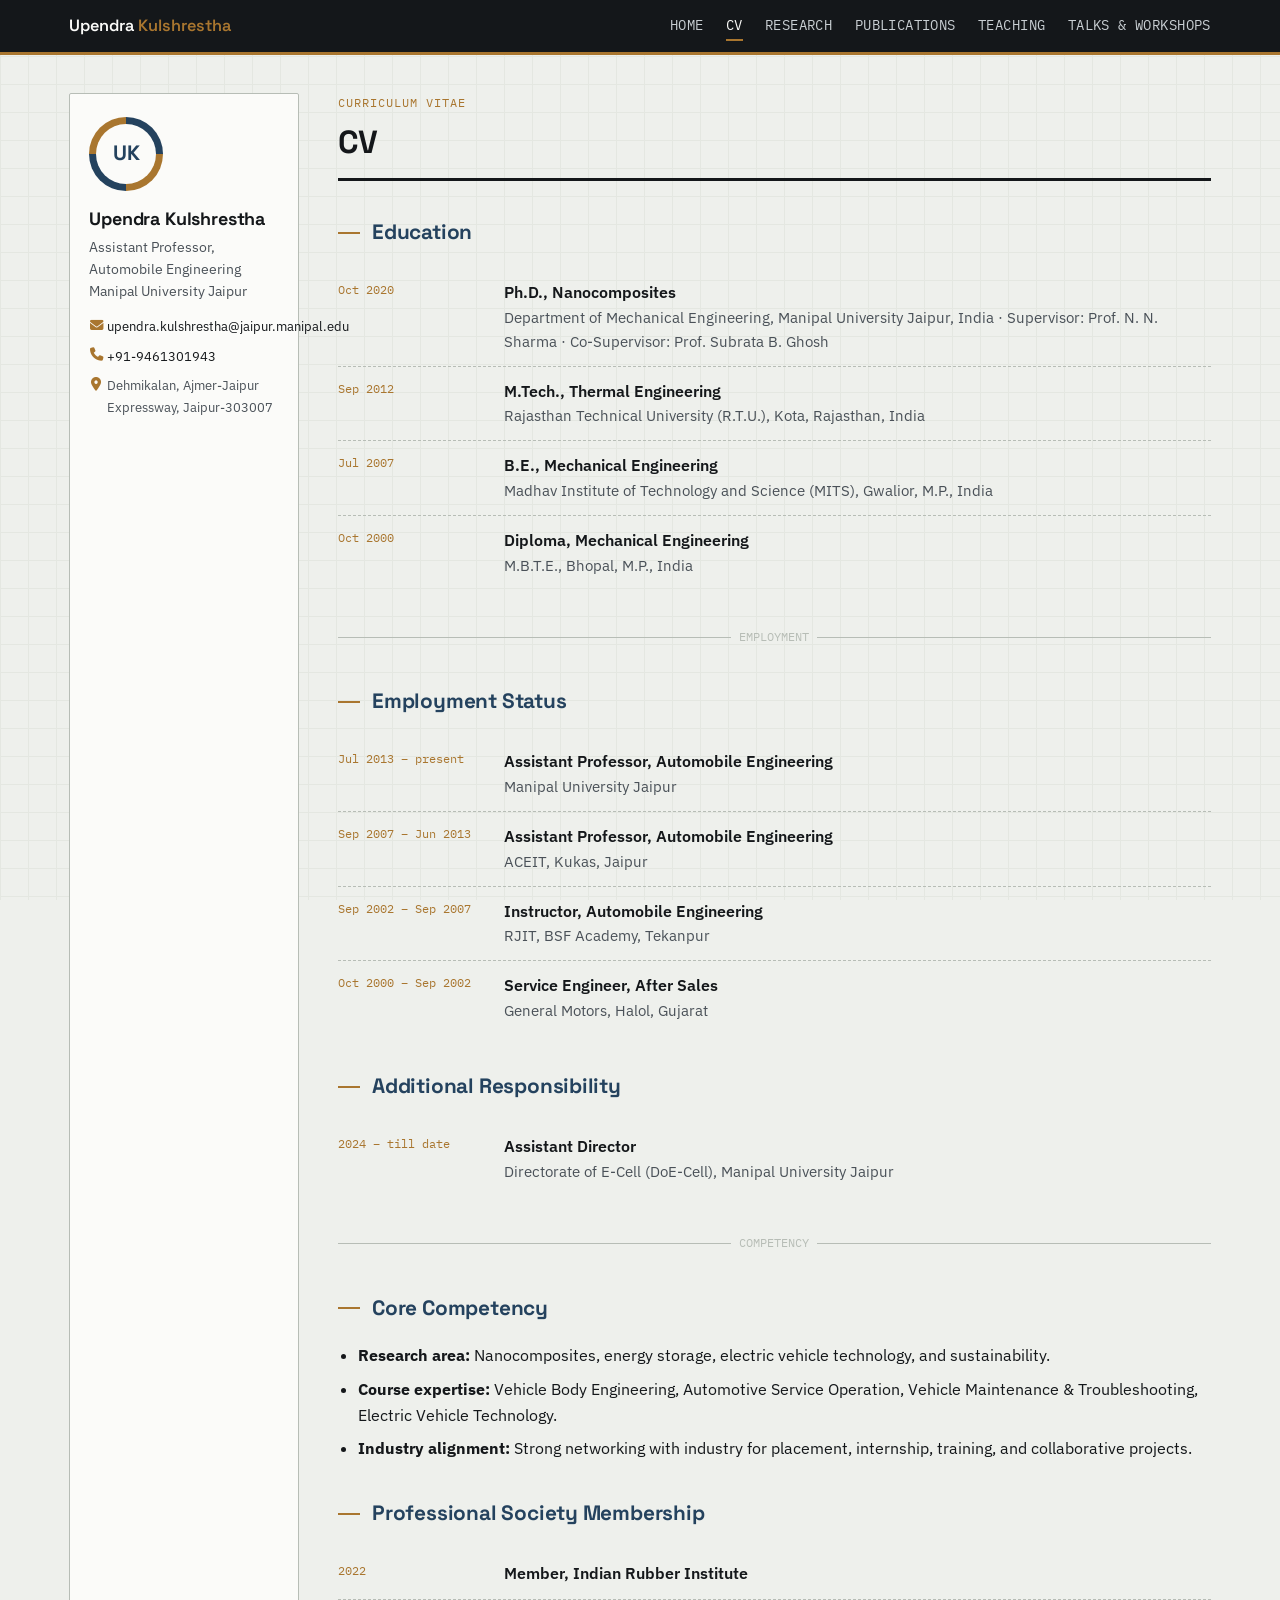
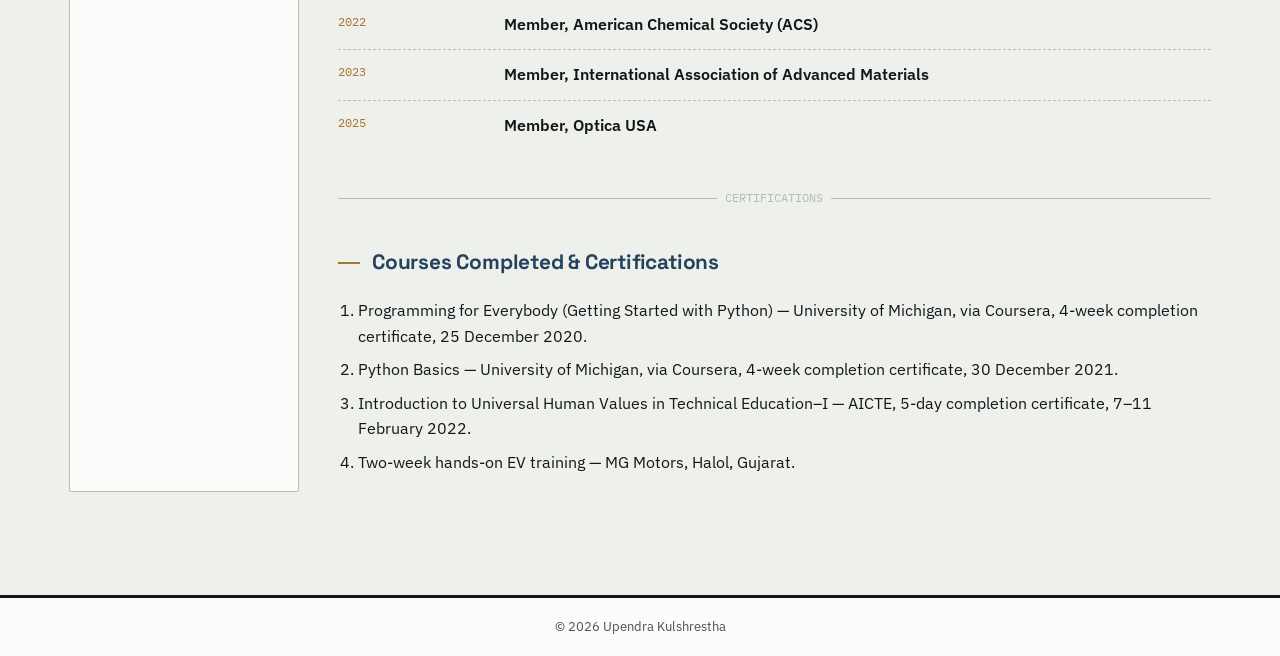
==== cv.html @ 8e5ced31 "Add files via upload" ====
<!DOCTYPE html>
<html lang="en">
<head>
<meta charset="UTF-8">
<title>CV | Dr. Upendra Kulshrestha</title>
<meta name="viewport" content="width=device-width, initial-scale=1.0">
<link rel="stylesheet" href="assets/css/main.css">
<link rel="stylesheet" href="https://cdnjs.cloudflare.com/ajax/libs/font-awesome/6.5.1/css/all.min.css">
</head>
<body>

<div class="topbar">
  <div class="topbar__inner">
    <div class="topbar__brand">Upendra <span>Kulshrestha</span></div>
    <nav>
      <a href="index.html">Home</a>
      <a href="cv.html" class="current">CV</a>
      <a href="research.html">Research</a>
      <a href="publications.html">Publications</a>
      <a href="teaching.html">Teaching</a>
      <a href="talks.html">Talks &amp; Workshops</a>
    </nav>
  </div>
</div>

<div class="shell">
  <aside class="card">
    <div class="badge"><div class="badge__inner">UK</div></div>
    <h3>Upendra Kulshrestha</h3>
    <div class="role">Assistant Professor, Automobile Engineering<br>Manipal University Jaipur</div>
    <ul>
      <li><i class="fa-solid fa-envelope"></i><a href="mailto:upendra.kulshrestha@jaipur.manipal.edu">upendra.kulshrestha@jaipur.manipal.edu</a></li>
      <li><i class="fa-solid fa-phone"></i><a href="tel:+919461301943">+91-9461301943</a></li>
      <li><i class="fa-solid fa-location-dot"></i>Dehmikalan, Ajmer-Jaipur Expressway, Jaipur-303007</li>
    </ul>
  </aside>

  <article>
    <span class="page__kicker">Curriculum Vitae</span>
    <h1 class="page__title">CV</h1>

    <section class="block">
      <h1>Education</h1>
      <div class="cv-entry"><span class="dates">Oct 2020</span><div><div class="role">Ph.D., Nanocomposites</div><div class="org">Department of Mechanical Engineering, Manipal University Jaipur, India &middot; Supervisor: Prof. N. N. Sharma &middot; Co-Supervisor: Prof. Subrata B. Ghosh</div></div></div>
      <div class="cv-entry"><span class="dates">Sep 2012</span><div><div class="role">M.Tech., Thermal Engineering</div><div class="org">Rajasthan Technical University (R.T.U.), Kota, Rajasthan, India</div></div></div>
      <div class="cv-entry"><span class="dates">Jul 2007</span><div><div class="role">B.E., Mechanical Engineering</div><div class="org">Madhav Institute of Technology and Science (MITS), Gwalior, M.P., India</div></div></div>
      <div class="cv-entry"><span class="dates">Oct 2000</span><div><div class="role">Diploma, Mechanical Engineering</div><div class="org">M.B.T.E., Bhopal, M.P., India</div></div></div>
    </section>

    <div class="dim"><span>EMPLOYMENT</span></div>

    <section class="block">
      <h1>Employment Status</h1>
      <div class="cv-entry"><span class="dates">Jul 2013 &ndash; present</span><div><div class="role">Assistant Professor, Automobile Engineering</div><div class="org">Manipal University Jaipur</div></div></div>
      <div class="cv-entry"><span class="dates">Sep 2007 &ndash; Jun 2013</span><div><div class="role">Assistant Professor, Automobile Engineering</div><div class="org">ACEIT, Kukas, Jaipur</div></div></div>
      <div class="cv-entry"><span class="dates">Sep 2002 &ndash; Sep 2007</span><div><div class="role">Instructor, Automobile Engineering</div><div class="org">RJIT, BSF Academy, Tekanpur</div></div></div>
      <div class="cv-entry"><span class="dates">Oct 2000 &ndash; Sep 2002</span><div><div class="role">Service Engineer, After Sales</div><div class="org">General Motors, Halol, Gujarat</div></div></div>
    </section>

    <section class="block">
      <h1>Additional Responsibility</h1>
      <div class="cv-entry"><span class="dates">2024 &ndash; till date</span><div><div class="role">Assistant Director</div><div class="org">Directorate of E-Cell (DoE-Cell), Manipal University Jaipur</div></div></div>
    </section>

    <div class="dim"><span>COMPETENCY</span></div>

    <section class="block">
      <h1>Core Competency</h1>
      <ul class="plain">
        <li><strong>Research area:</strong> Nanocomposites, energy storage, electric vehicle technology, and sustainability.</li>
        <li><strong>Course expertise:</strong> Vehicle Body Engineering, Automotive Service Operation, Vehicle Maintenance &amp; Troubleshooting, Electric Vehicle Technology.</li>
        <li><strong>Industry alignment:</strong> Strong networking with industry for placement, internship, training, and collaborative projects.</li>
      </ul>
    </section>

    <section class="block">
      <h1>Professional Society Membership</h1>
      <div class="cv-entry"><span class="dates">2022</span><div><div class="role">Member, Indian Rubber Institute</div></div></div>
      <div class="cv-entry"><span class="dates">2022</span><div><div class="role">Member, American Chemical Society (ACS)</div></div></div>
      <div class="cv-entry"><span class="dates">2023</span><div><div class="role">Member, International Association of Advanced Materials</div></div></div>
      <div class="cv-entry"><span class="dates">2025</span><div><div class="role">Member, Optica USA</div></div></div>
    </section>

    <div class="dim"><span>CERTIFICATIONS</span></div>

    <section class="block">
      <h1>Courses Completed &amp; Certifications</h1>
      <ol class="plain">
        <li>Programming for Everybody (Getting Started with Python) &mdash; University of Michigan, via Coursera, 4-week completion certificate, 25 December 2020.</li>
        <li>Python Basics &mdash; University of Michigan, via Coursera, 4-week completion certificate, 30 December 2021.</li>
        <li>Introduction to Universal Human Values in Technical Education&ndash;I &mdash; AICTE, 5-day completion certificate, 7&ndash;11 February 2022.</li>
        <li>Two-week hands-on EV training &mdash; MG Motors, Halol, Gujarat.</li>
      </ol>
    </section>
  </article>
</div>

<footer class="page__footer">&copy; 2026 Upendra Kulshrestha</footer>
</body>
</html>
---- assets/css/main.css ----
/* ============================================================
   Dr. Upendra Kulshrestha — academic site
   Design language: technical drawing / engineering spec sheet.
   Palette:
     --paper   #eef0ec  (drafting-paper grey-green)
     --ink     #14171a  (near-black)
     --steel   #24425e  (blueprint steel-blue — primary)
     --brass   #a9762f  (brass/gauge accent)
     --line    #9aa3ab  (rule / tick-mark grey)
   Type: Space Grotesk (display) / IBM Plex Sans (body) / IBM Plex Mono (data)
   ============================================================ */

@import url('https://fonts.googleapis.com/css2?family=Space+Grotesk:wght@500;600;700&family=IBM+Plex+Sans:wght@400;500;600&family=IBM+Plex+Mono:wght@400;500&display=swap');

:root{
  --paper:#eef0ec;
  --paper-2:#e4e7e1;
  --ink:#14171a;
  --ink-soft:#4a5158;
  --steel:#24425e;
  --steel-light:#3a5a7a;
  --brass:#a9762f;
  --line:#b7bdb6;
  --white:#fbfbf9;
  --radius:2px;
  --maxw:920px;
}

*{box-sizing:border-box;}

html{scroll-behavior:smooth;}

body{
  margin:0;
  background:var(--paper);
  color:var(--ink);
  font-family:'IBM Plex Sans', system-ui, sans-serif;
  font-size:16px;
  line-height:1.6;
  background-image:
    linear-gradient(var(--paper-2) 1px, transparent 1px),
    linear-gradient(90deg, var(--paper-2) 1px, transparent 1px);
  background-size:28px 28px;
  background-attachment:fixed;
}

a{color:var(--steel); text-decoration:none;}
a:hover{color:var(--brass); text-decoration:underline;}
a:focus-visible, button:focus-visible{outline:2px solid var(--brass); outline-offset:2px;}

h1,h2,h3{
  font-family:'Space Grotesk', sans-serif;
  color:var(--ink);
  margin:0 0 .4em;
  letter-spacing:-0.01em;
}

.mono{font-family:'IBM Plex Mono', monospace;}

/* ---------- Top nav (dimension-strip style) ---------- */
.topbar{
  background:var(--ink);
  color:var(--paper);
  position:sticky; top:0; z-index:50;
  border-bottom:3px solid var(--brass);
}
.topbar__inner{
  max-width:calc(var(--maxw) + 260px);
  margin:0 auto;
  display:flex; align-items:center; justify-content:space-between;
  padding:.7em 1.2em;
  gap:1em; flex-wrap:wrap;
}
.topbar__brand{
  font-family:'Space Grotesk', sans-serif;
  font-weight:600;
  font-size:1.02rem;
  color:var(--white);
}
.topbar__brand span{color:var(--brass);}
.topbar nav{display:flex; gap:1.4em; flex-wrap:wrap;}
.topbar nav a{
  color:#c9cfd3;
  font-size:.86rem;
  font-family:'IBM Plex Mono', monospace;
  letter-spacing:.03em;
  text-transform:uppercase;
  text-decoration:none;
  padding:.2em 0;
  border-bottom:2px solid transparent;
}
.topbar nav a:hover, .topbar nav a.current{
  color:var(--white);
  border-bottom-color:var(--brass);
}

/* ---------- Page shell ---------- */
.shell{
  max-width:calc(var(--maxw) + 260px);
  margin:0 auto;
  display:grid;
  grid-template-columns:230px 1fr;
  gap:2.4em;
  padding:2.4em 1.2em 4em;
}
@media (max-width:760px){
  .shell{grid-template-columns:1fr;}
}

/* ---------- Sidebar / identity card ---------- */
.card{
  background:var(--white);
  border:1px solid var(--line);
  border-radius:var(--radius);
  padding:1.4em 1.2em;
  position:sticky; top:5.2em;
}
@media (max-width:760px){ .card{position:static;} }

.badge{
  width:74px; height:74px;
  border-radius:50%;
  background:conic-gradient(var(--steel) 0 25%, var(--brass) 25% 50%, var(--steel) 50% 75%, var(--brass) 75% 100%);
  display:flex; align-items:center; justify-content:center;
  margin-bottom:.9em;
}
.badge__inner{
  width:60px; height:60px; border-radius:50%;
  background:var(--white);
  display:flex; align-items:center; justify-content:center;
  font-family:'Space Grotesk', sans-serif;
  font-weight:700; font-size:1.3rem; color:var(--steel);
}

.card h3{font-size:1.12rem; margin-bottom:.15em;}
.card .role{font-size:.86rem; color:var(--ink-soft); margin-bottom:1em;}

.card ul{list-style:none; margin:0; padding:0;}
.card li{
  font-size:.84rem;
  margin-bottom:.6em;
  padding-left:1.3em;
  position:relative;
  color:var(--ink-soft);
}
.card li i{position:absolute; left:0; top:.18em; color:var(--brass); width:1em; text-align:center;}
.card li a{color:var(--ink); }
.card li a:hover{color:var(--brass);}

/* ---------- Main article ---------- */
.page__title{
  font-size:2rem;
  border-bottom:3px solid var(--ink);
  padding-bottom:.3em;
  margin-bottom:.2em;
}
.page__kicker{
  font-family:'IBM Plex Mono', monospace;
  font-size:.78rem;
  letter-spacing:.08em;
  text-transform:uppercase;
  color:var(--brass);
  margin-bottom:.3em;
  display:block;
}

section.block{margin-top:2.2em;}
section.block h1, section.block h2{
  font-size:1.3rem;
  display:flex; align-items:center; gap:.6em;
  color:var(--steel);
  margin-bottom:.9em;
}
section.block h1::before, section.block h2::before{
  content:"";
  width:22px; height:2px; background:var(--brass); display:inline-block;
}

/* dimension-line divider between blocks */
.dim{
  display:flex; align-items:center; gap:.5em;
  margin:2.4em 0;
  color:var(--line);
}
.dim::before, .dim::after{content:""; flex:1; height:1px; background:var(--line);}
.dim span{font-family:'IBM Plex Mono', monospace; font-size:.74rem; color:var(--line); white-space:nowrap;}

/* ---------- CV entries ---------- */
.cv-entry{
  display:grid;
  grid-template-columns:150px 1fr;
  gap:1em;
  padding:.75em 0;
  border-bottom:1px dashed var(--line);
}
.cv-entry:last-child{border-bottom:none;}
.cv-entry .dates{
  font-family:'IBM Plex Mono', monospace;
  font-size:.78rem;
  color:var(--brass);
  white-space:nowrap;
}
.cv-entry .role{font-weight:600;}
.cv-entry .org{color:var(--ink-soft); font-size:.94rem;}
@media (max-width:560px){
  .cv-entry{grid-template-columns:1fr;}
}

/* ---------- Lists / publications ---------- */
.pub-list{list-style:none; margin:0; padding:0;}
.pub-list li{
  padding:.9em 0;
  border-bottom:1px dashed var(--line);
  font-size:.96rem;
}
.pub-list li:last-child{border-bottom:none;}
.pub-num{
  font-family:'IBM Plex Mono', monospace;
  color:var(--brass);
  margin-right:.5em;
}
.pub-list a{word-break:break-word;}

ul.plain, ol.plain{padding-left:1.3em;}
ul.plain li, ol.plain li{margin-bottom:.5em;}

.tag{
  display:inline-block;
  font-family:'IBM Plex Mono', monospace;
  font-size:.72rem;
  border:1px solid var(--steel);
  color:var(--steel);
  padding:.05em .5em;
  border-radius:2px;
  margin-right:.4em;
}

/* ---------- Footer ---------- */
.page__footer{
  border-top:3px solid var(--ink);
  margin-top:3em;
  padding:1.4em 1.2em;
  text-align:center;
  font-size:.82rem;
  color:var(--ink-soft);
  background:var(--white);
}
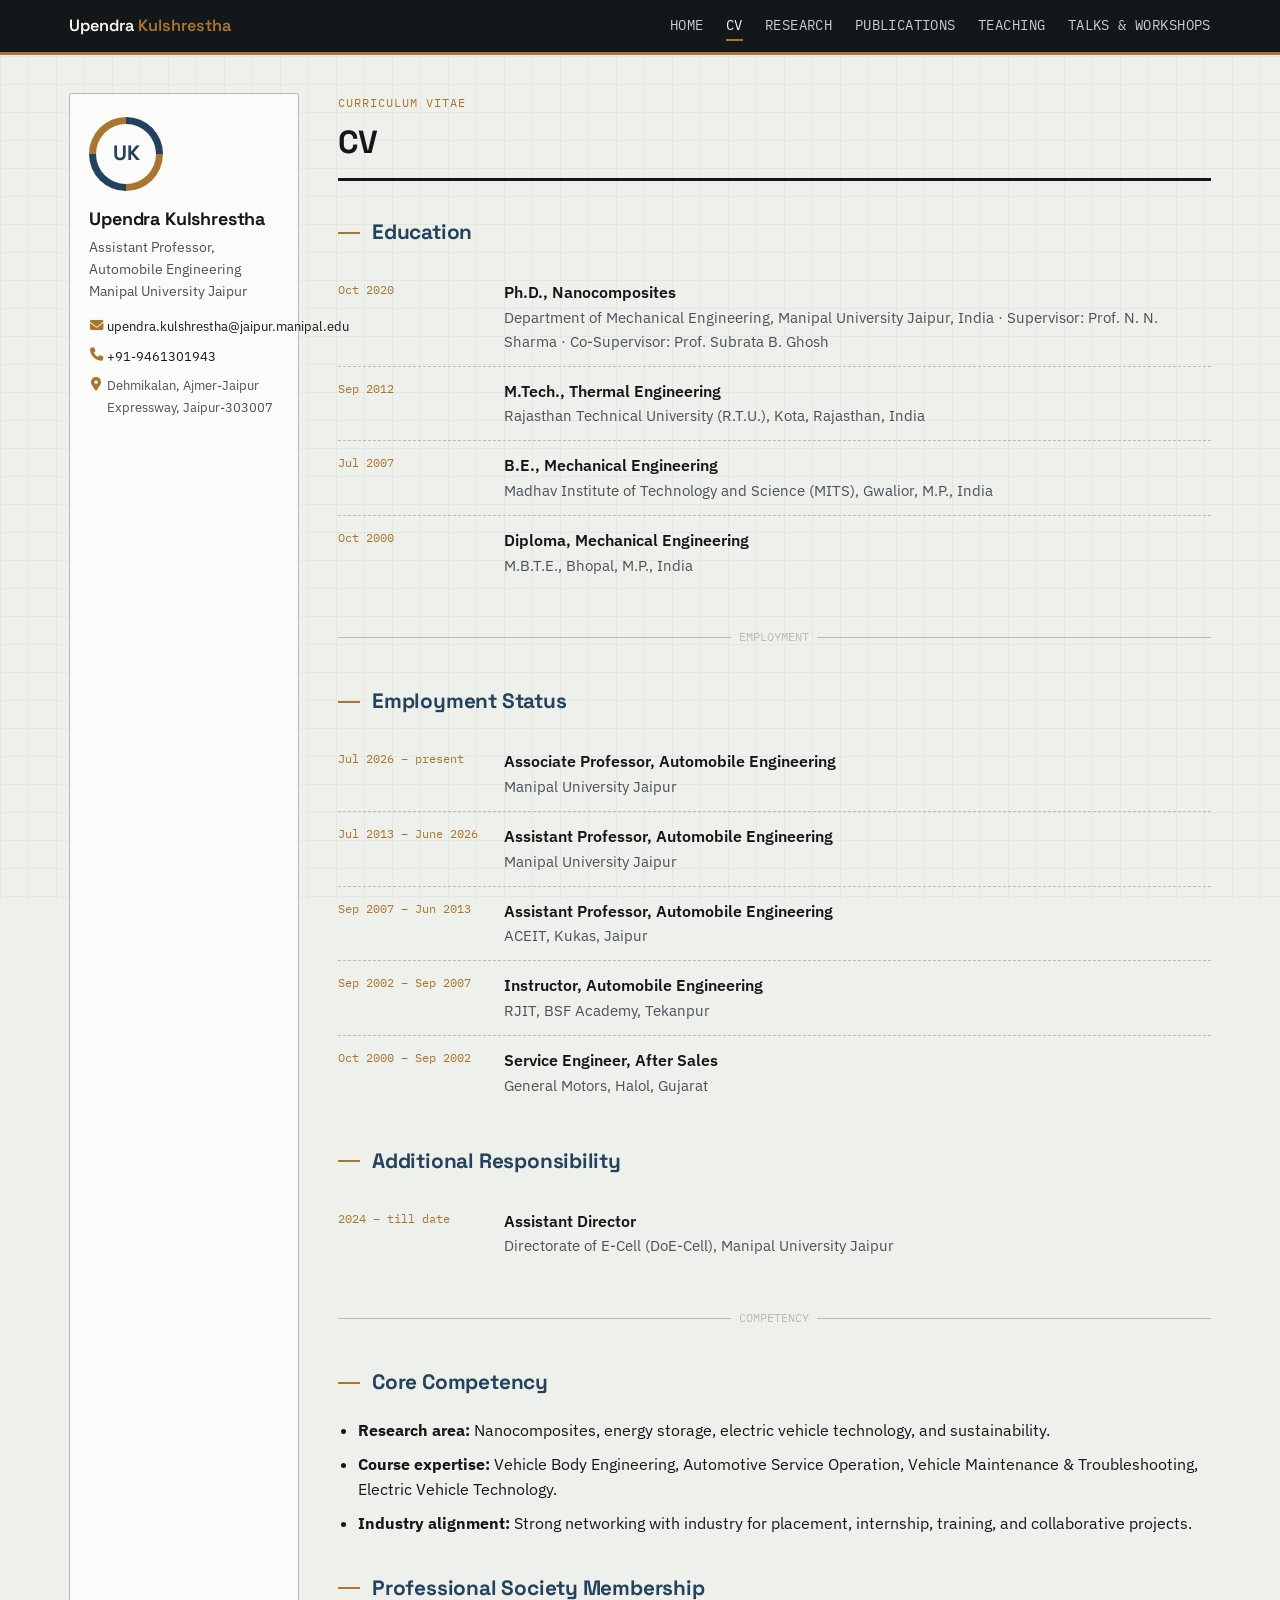
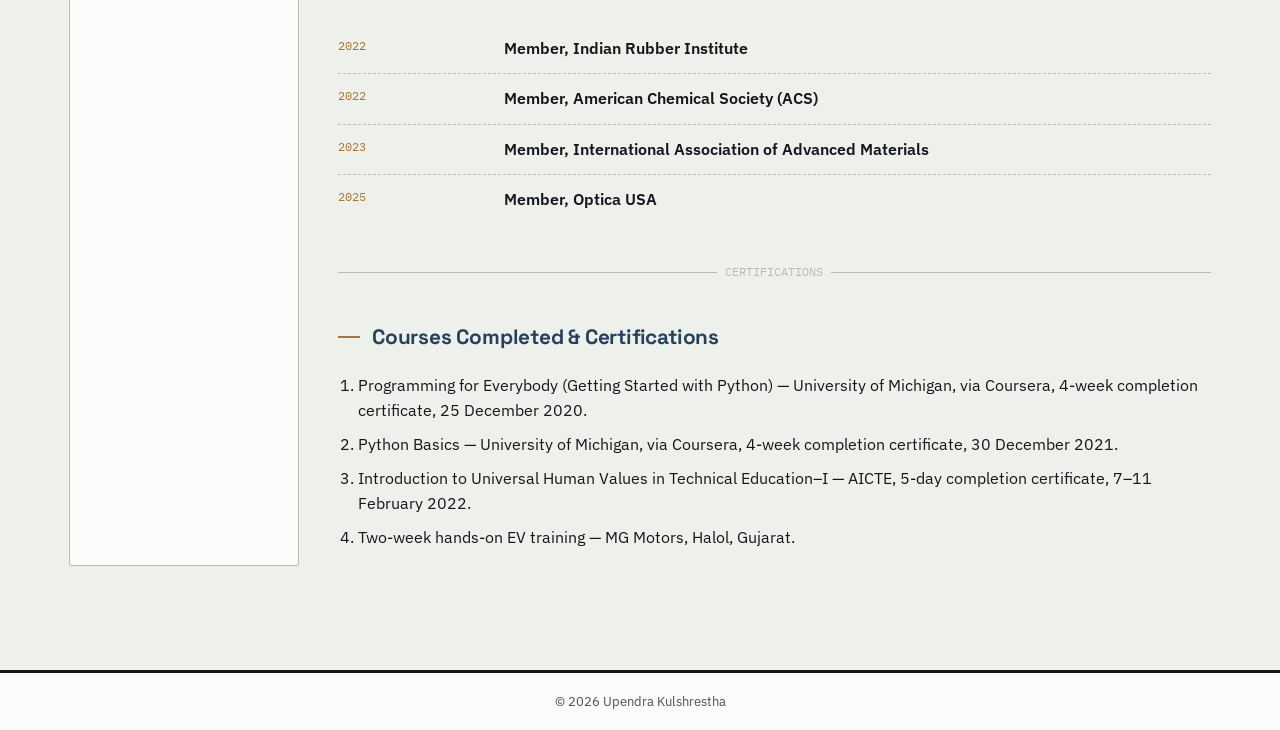
==== commit 20c2f349: "Update cv.html" ====
--- a/cv.html
+++ b/cv.html
@@ -51,7 +51,8 @@
 
     <section class="block">
       <h1>Employment Status</h1>
-      <div class="cv-entry"><span class="dates">Jul 2013 &ndash; present</span><div><div class="role">Assistant Professor, Automobile Engineering</div><div class="org">Manipal University Jaipur</div></div></div>
+      <div class="cv-entry"><span class="dates">Jul 2026 &ndash; present</span><div><div class="role">Associate Professor, Automobile Engineering</div><div class="org">Manipal University Jaipur</div></div></div>
+      <div class="cv-entry"><span class="dates">Jul 2013 &ndash; June 2026</span><div><div class="role">Assistant Professor, Automobile Engineering</div><div class="org">Manipal University Jaipur</div></div></div>
       <div class="cv-entry"><span class="dates">Sep 2007 &ndash; Jun 2013</span><div><div class="role">Assistant Professor, Automobile Engineering</div><div class="org">ACEIT, Kukas, Jaipur</div></div></div>
       <div class="cv-entry"><span class="dates">Sep 2002 &ndash; Sep 2007</span><div><div class="role">Instructor, Automobile Engineering</div><div class="org">RJIT, BSF Academy, Tekanpur</div></div></div>
       <div class="cv-entry"><span class="dates">Oct 2000 &ndash; Sep 2002</span><div><div class="role">Service Engineer, After Sales</div><div class="org">General Motors, Halol, Gujarat</div></div></div>
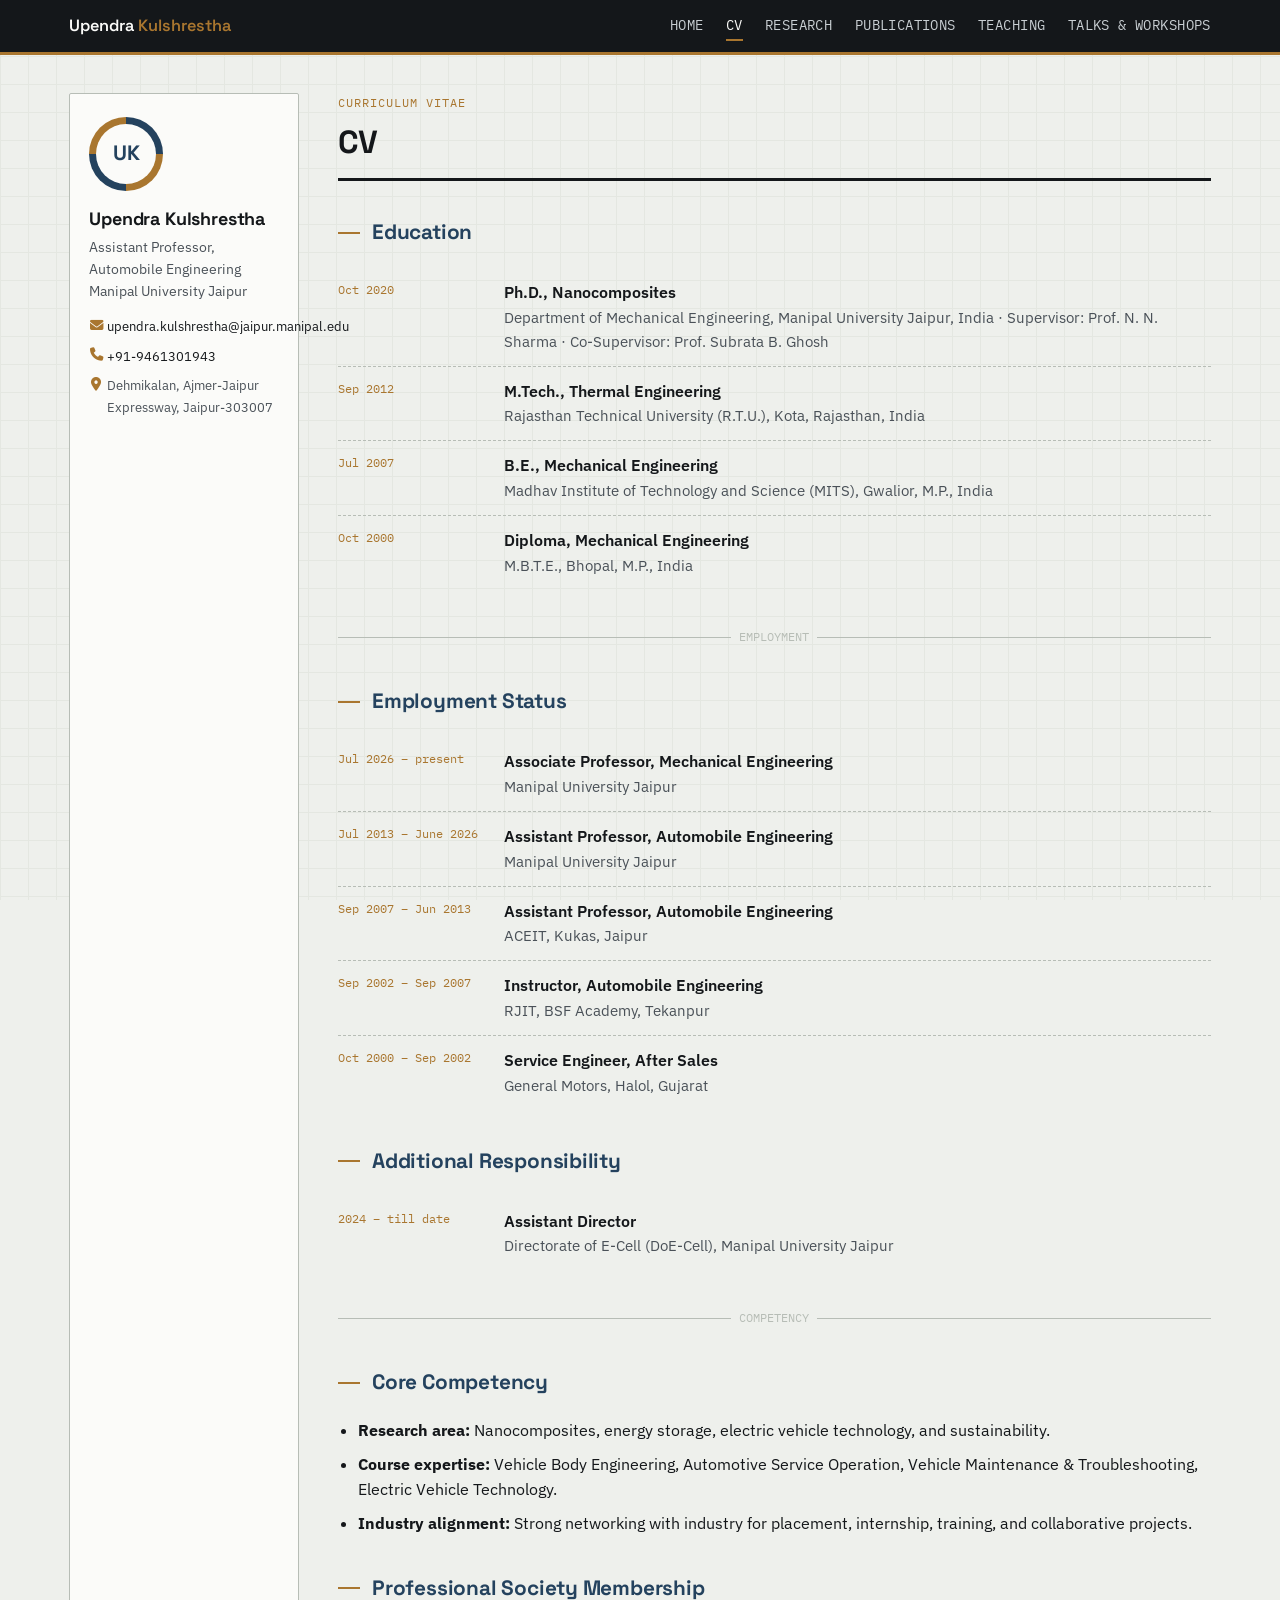
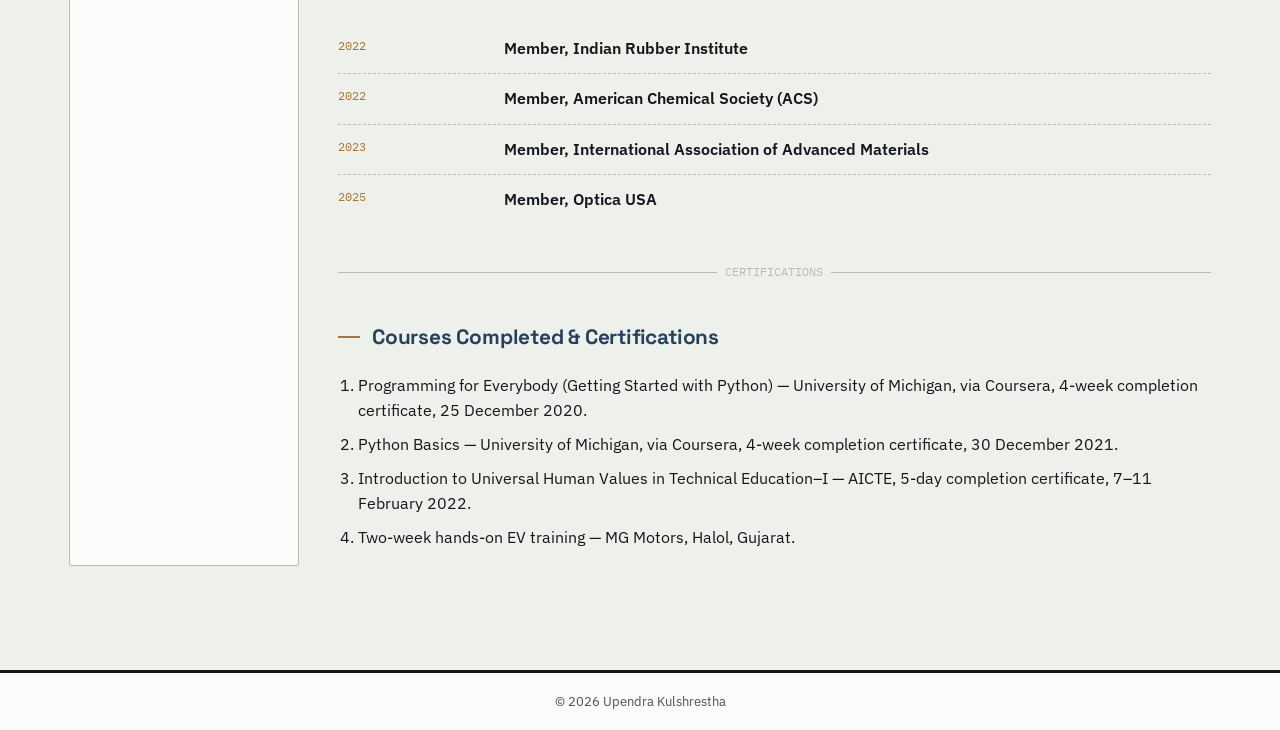
==== commit f1a60029: "Update cv.html" ====
--- a/cv.html
+++ b/cv.html
@@ -51,7 +51,7 @@
 
     <section class="block">
       <h1>Employment Status</h1>
-      <div class="cv-entry"><span class="dates">Jul 2026 &ndash; present</span><div><div class="role">Associate Professor, Automobile Engineering</div><div class="org">Manipal University Jaipur</div></div></div>
+      <div class="cv-entry"><span class="dates">Jul 2026 &ndash; present</span><div><div class="role">Associate Professor, Mechanical Engineering</div><div class="org">Manipal University Jaipur</div></div></div>
       <div class="cv-entry"><span class="dates">Jul 2013 &ndash; June 2026</span><div><div class="role">Assistant Professor, Automobile Engineering</div><div class="org">Manipal University Jaipur</div></div></div>
       <div class="cv-entry"><span class="dates">Sep 2007 &ndash; Jun 2013</span><div><div class="role">Assistant Professor, Automobile Engineering</div><div class="org">ACEIT, Kukas, Jaipur</div></div></div>
       <div class="cv-entry"><span class="dates">Sep 2002 &ndash; Sep 2007</span><div><div class="role">Instructor, Automobile Engineering</div><div class="org">RJIT, BSF Academy, Tekanpur</div></div></div>
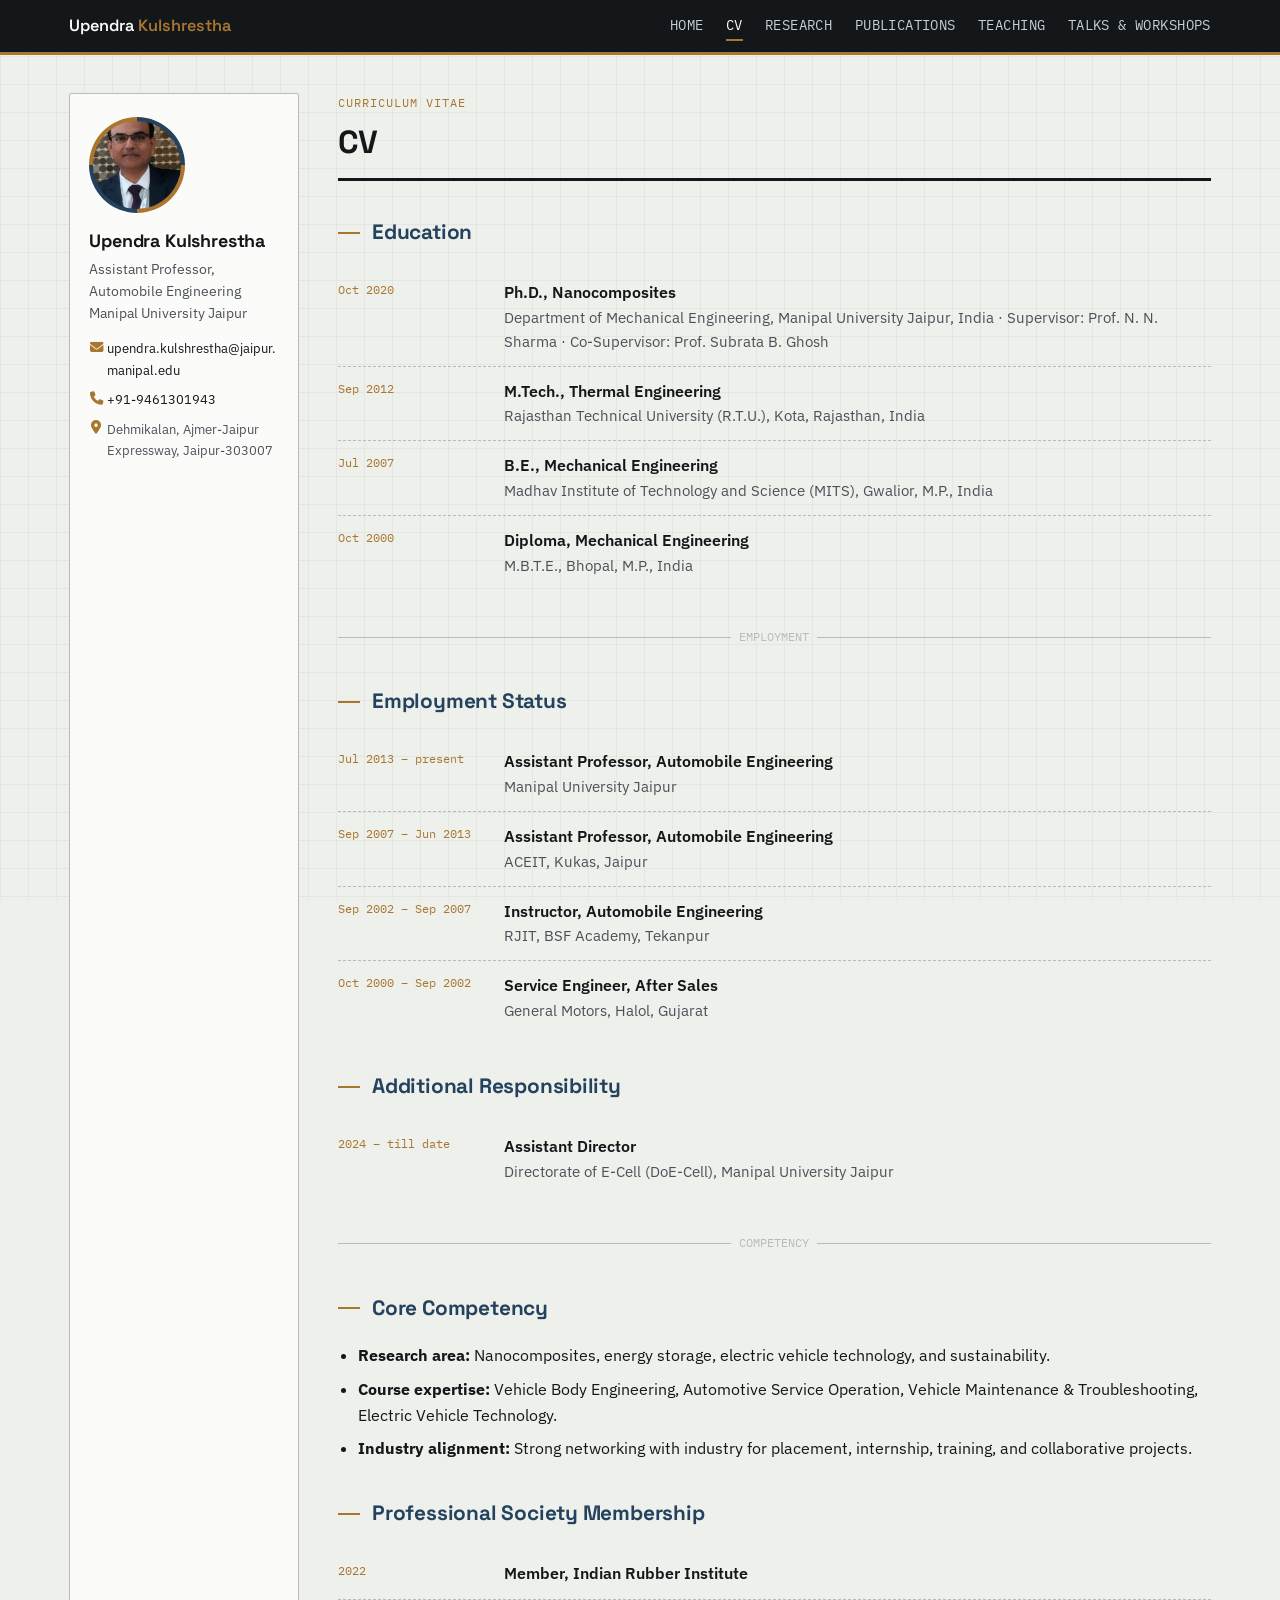
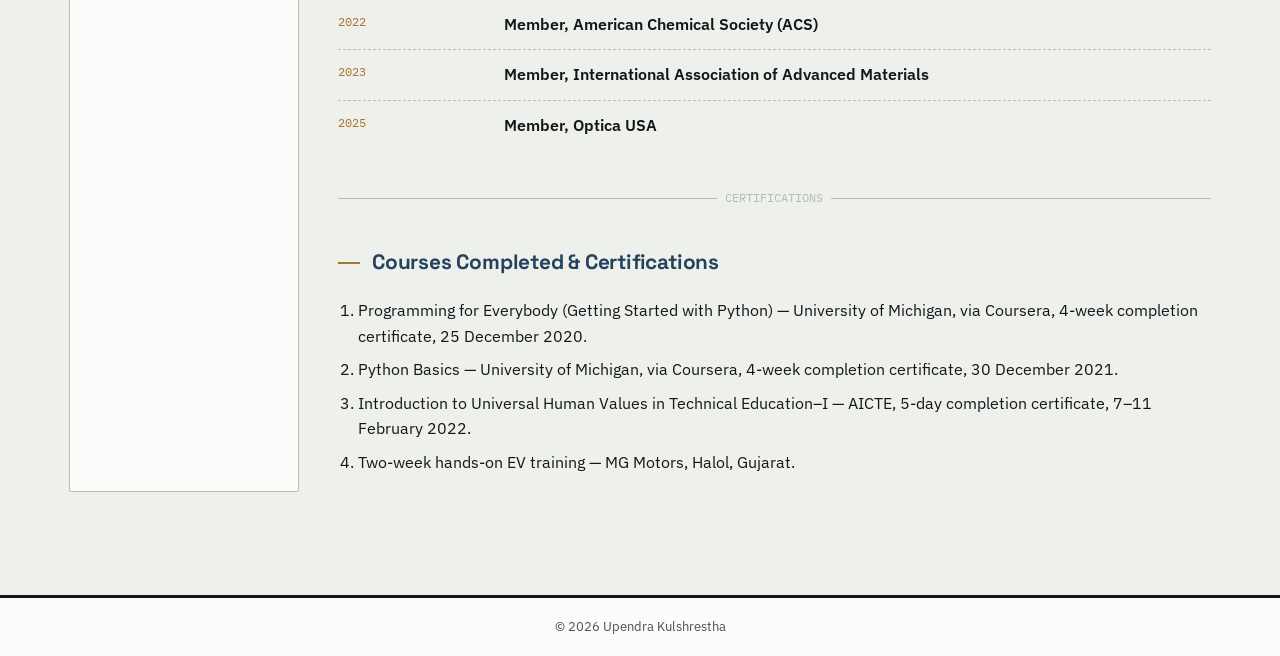
==== commit c12fee4b: "Update cv.html" ====
--- a/cv.html
+++ b/cv.html
@@ -25,7 +25,7 @@
 
 <div class="shell">
   <aside class="card">
-    <div class="badge"><div class="badge__inner">UK</div></div>
+    <div class="badge"><img src="images/profile.jpg" alt="Upendra Kulshrestha" class="badge__photo"></div>
     <h3>Upendra Kulshrestha</h3>
     <div class="role">Assistant Professor, Automobile Engineering<br>Manipal University Jaipur</div>
     <ul>
@@ -51,8 +51,7 @@
 
     <section class="block">
       <h1>Employment Status</h1>
-      <div class="cv-entry"><span class="dates">Jul 2026 &ndash; present</span><div><div class="role">Associate Professor, Mechanical Engineering</div><div class="org">Manipal University Jaipur</div></div></div>
-      <div class="cv-entry"><span class="dates">Jul 2013 &ndash; June 2026</span><div><div class="role">Assistant Professor, Automobile Engineering</div><div class="org">Manipal University Jaipur</div></div></div>
+      <div class="cv-entry"><span class="dates">Jul 2013 &ndash; present</span><div><div class="role">Assistant Professor, Automobile Engineering</div><div class="org">Manipal University Jaipur</div></div></div>
       <div class="cv-entry"><span class="dates">Sep 2007 &ndash; Jun 2013</span><div><div class="role">Assistant Professor, Automobile Engineering</div><div class="org">ACEIT, Kukas, Jaipur</div></div></div>
       <div class="cv-entry"><span class="dates">Sep 2002 &ndash; Sep 2007</span><div><div class="role">Instructor, Automobile Engineering</div><div class="org">RJIT, BSF Academy, Tekanpur</div></div></div>
       <div class="cv-entry"><span class="dates">Oct 2000 &ndash; Sep 2002</span><div><div class="role">Service Engineer, After Sales</div><div class="org">General Motors, Halol, Gujarat</div></div></div>
--- a/assets/css/main.css
+++ b/assets/css/main.css
@@ -118,18 +118,25 @@
 @media (max-width:760px){ .card{position:static;} }
 
 .badge{
-  width:74px; height:74px;
+  width:96px; height:96px;
   border-radius:50%;
   background:conic-gradient(var(--steel) 0 25%, var(--brass) 25% 50%, var(--steel) 50% 75%, var(--brass) 75% 100%);
   display:flex; align-items:center; justify-content:center;
   margin-bottom:.9em;
 }
 .badge__inner{
-  width:60px; height:60px; border-radius:50%;
+  width:82px; height:82px; border-radius:50%;
   background:var(--white);
   display:flex; align-items:center; justify-content:center;
   font-family:'Space Grotesk', sans-serif;
-  font-weight:700; font-size:1.3rem; color:var(--steel);
+  font-weight:700; font-size:1.6rem; color:var(--steel);
+}
+
+.badge__photo{
+  width:88px; height:88px;
+  border-radius:50%;
+  object-fit:cover;
+  display:block;
 }
 
 .card h3{font-size:1.12rem; margin-bottom:.15em;}
@@ -142,9 +149,11 @@
   padding-left:1.3em;
   position:relative;
   color:var(--ink-soft);
+  overflow-wrap:anywhere;
+  word-break:break-word;
 }
 .card li i{position:absolute; left:0; top:.18em; color:var(--brass); width:1em; text-align:center;}
-.card li a{color:var(--ink); }
+.card li a{color:var(--ink); overflow-wrap:anywhere; word-break:break-word;}
 .card li a:hover{color:var(--brass);}
 
 /* ---------- Main article ---------- */
